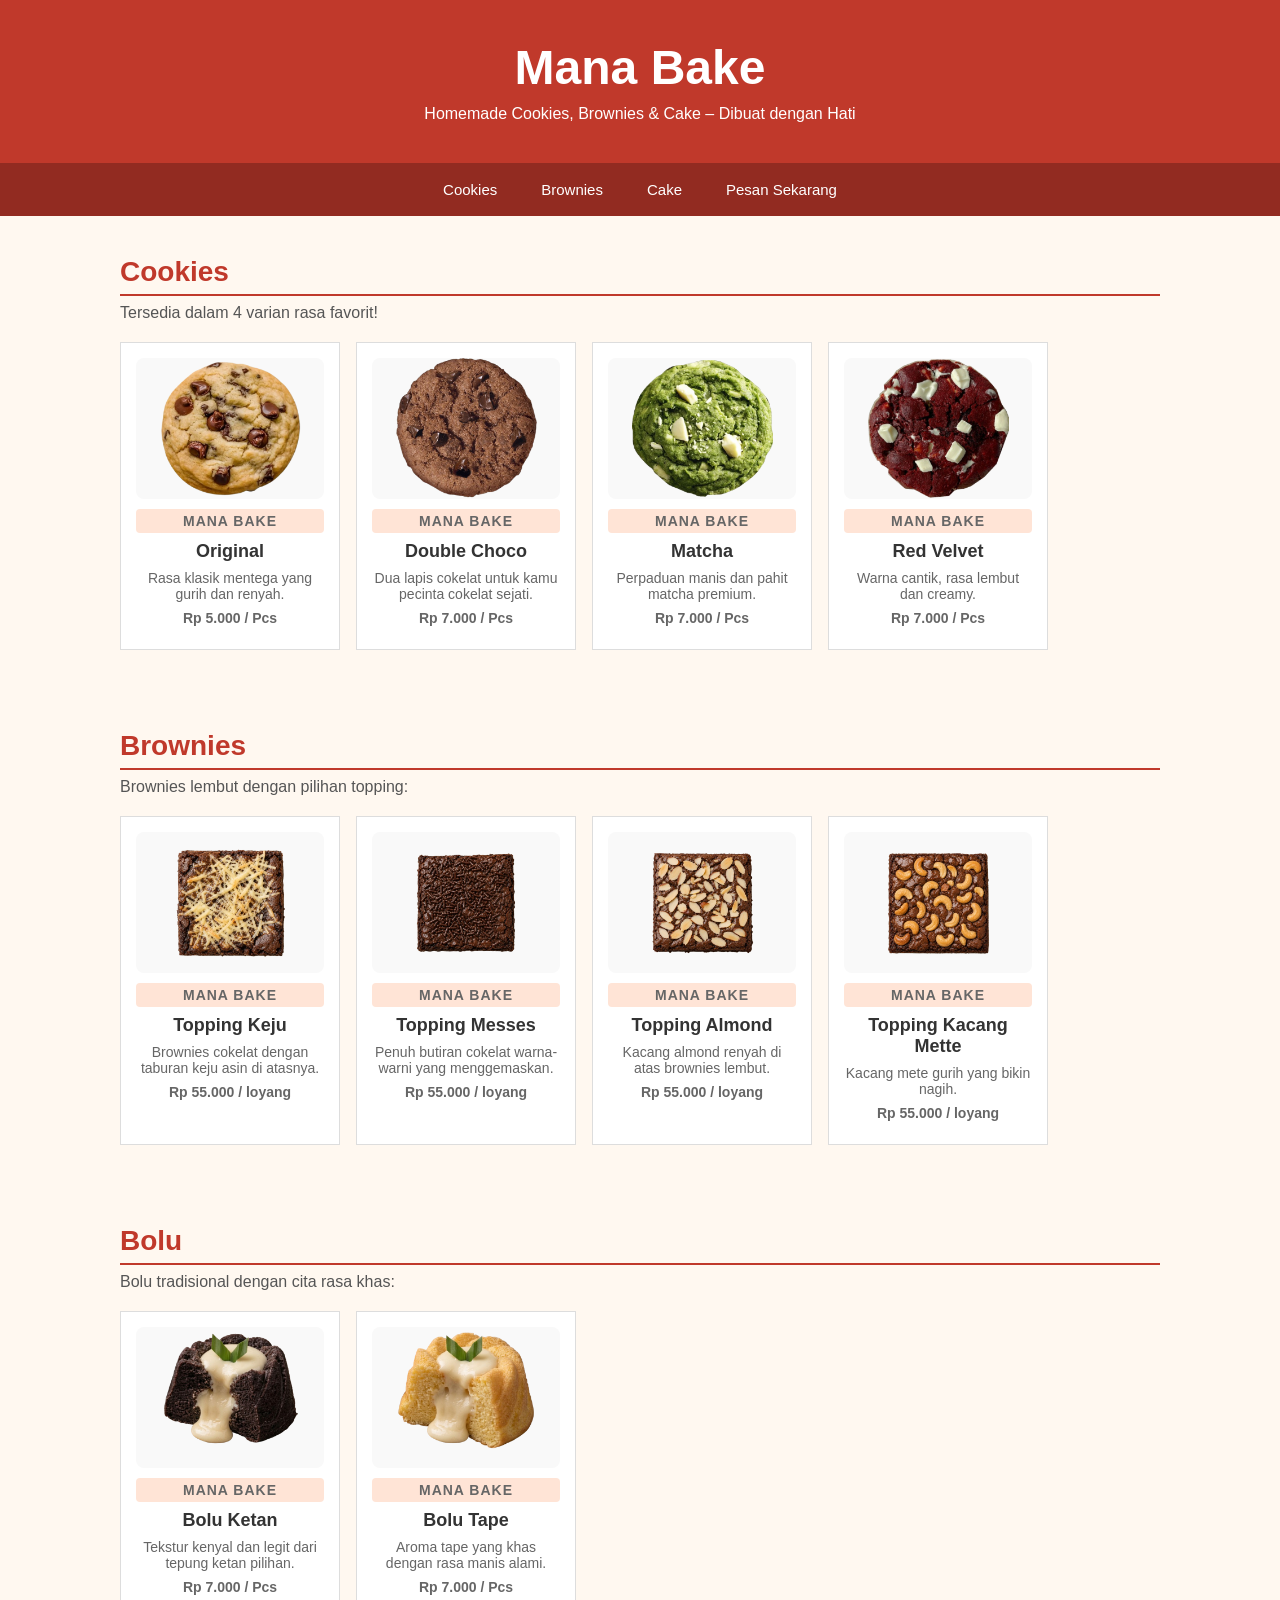
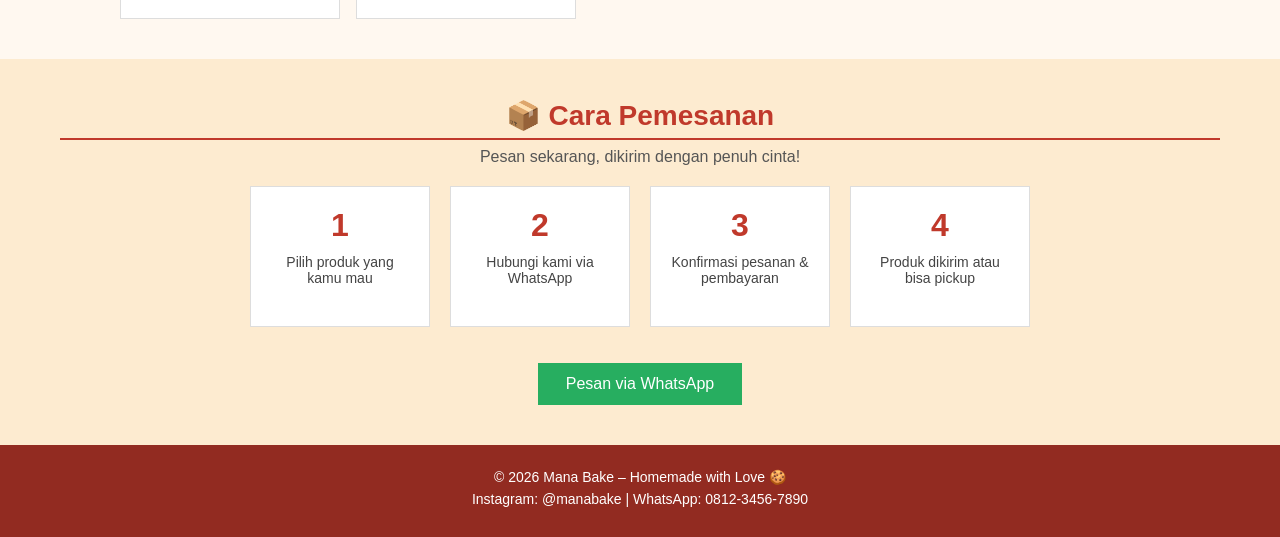
==== index.html @ 3f30baec "first commit" ====
<!DOCTYPE html>
<html lang="id">
<head>
  <meta charset="UTF-8" />
  <meta name="viewport" content="width=device-width, initial-scale=1.0"/>
  <title>Mana Bake</title>
  <link rel="stylesheet" href="style.css" />
</head>
<body>

  <!-- HEADER -->
  <div class="header">
    <h1>Mana Bake</h1>
    <p>Homemade Cookies, Brownies & Cake – Dibuat dengan Hati</p>
  </div>

  <!-- NAVBAR -->
  <div class="navbar">
    <a href="#cookies">Cookies</a>
    <a href="#brownies">Brownies</a>
    <a href="#bolu">Cake</a>
    <a href="#pesan">Pesan Sekarang</a>
  </div>

  <!-- SECTION COOKIES -->
  <div class="section" id="cookies">
    <h2>Cookies</h2>
    <p>Tersedia dalam 4 varian rasa favorit!</p>
    <div class="card-row">
      <div class="card">
        <img src="assets/cookies/ori.png" alt="Original" class="card-img">
        <p class="katalog">Mana Bake</p>
        <h3>Original</h3>
        <p>Rasa klasik mentega yang gurih dan renyah.</p>
        <p class="harga">Rp 5.000 / Pcs</p>
      </div>
      <div class="card">
        <img src="assets/cookies/choco.png" alt="Double Choco" class="card-img">
        <p class="katalog">Mana Bake</p>
        <h3>Double Choco</h3>
        <p>Dua lapis cokelat untuk kamu pecinta cokelat sejati.</p>
        <p class="harga">Rp 7.000 / Pcs</p>
      </div>
      <div class="card">
        <img src="assets/cookies/matcha.png" alt="Matcha" class="card-img">
        <p class="katalog">Mana Bake</p>
        <h3>Matcha</h3>
        <p>Perpaduan manis dan pahit matcha premium.</p>
        <p class="harga">Rp 7.000 / Pcs</p>
      </div>
      <div class="card">
        <img src="assets/cookies/red.png" alt="Red Velvet" class="card-img">
        <p class="katalog">Mana Bake</p>
        <h3>Red Velvet</h3>
        <p>Warna cantik, rasa lembut dan creamy.</p>
        <p class="harga">Rp 7.000 / Pcs</p>
      </div>
    </div>
  </div>

  <!-- SECTION BROWNIES -->
  <div class="section" id="brownies">
    <h2>Brownies</h2>
    <p>Brownies lembut dengan pilihan topping:</p>
    <div class="card-row">
      <div class="card">
        <img src="assets/brownies/keju.png" alt="Topping Keju" class="card-img">
        <p class="katalog">Mana Bake</p>
        <h3>Topping Keju</h3>
        <p>Brownies cokelat dengan taburan keju asin di atasnya.</p>
        <p class="harga">Rp 55.000 / loyang</p>
      </div>
      <div class="card">
        <img src="assets/brownies/messes.png" alt="Topping Messes" class="card-img">
        <p class="katalog">Mana Bake</p>
        <h3>Topping Messes</h3>
        <p>Penuh butiran cokelat warna-warni yang menggemaskan.</p>
        <p class="harga">Rp 55.000 / loyang</p>
      </div>
      <div class="card">
        <img src="assets/brownies/almond.png" alt="Topping Almond" class="card-img">
        <p class="katalog">Mana Bake</p>
        <h3>Topping Almond</h3>
        <p>Kacang almond renyah di atas brownies lembut.</p>
        <p class="harga">Rp 55.000 / loyang</p>
      </div>
      <div class="card">
        <img src="assets/brownies/mette.png" alt="Topping Kacang Mette" class="card-img">
        <p class="katalog">Mana Bake</p>
        <h3>Topping Kacang Mette</h3>
        <p>Kacang mete gurih yang bikin nagih.</p>
        <p class="harga">Rp 55.000 / loyang</p>
      </div>
    </div>
  </div>

  <!-- SECTION BOLU -->
  <div class="section" id="bolu">
    <h2>Bolu</h2>
    <p>Bolu tradisional dengan cita rasa khas:</p>
    <div class="card-row">
      <div class="card">
        <img src="assets/cake/bolu_ketan.png" alt="Bolu Ketan" class="card-img">
        <p class="katalog">Mana Bake</p>
        <h3>Bolu Ketan</h3>
        <p>Tekstur kenyal dan legit dari tepung ketan pilihan.</p>
        <p class="harga">Rp 7.000 / Pcs</p>
      </div>
      <div class="card">
        <img src="assets/cake/bolu_tape.png" alt="Bolu Tape" class="card-img">
        <p class="katalog">Mana Bake</p>
        <h3>Bolu Tape</h3>
        <p>Aroma tape yang khas dengan rasa manis alami.</p>
        <p class="harga">Rp 7.000 / Pcs</p>
      </div>
    </div>
  </div>

  <!-- SECTION PESAN -->
  <div class="section pesan-section" id="pesan">
    <h2>📦 Cara Pemesanan</h2>
    <p>Pesan sekarang, dikirim dengan penuh cinta!</p>
    <div class="cara-pesan">
      <div class="langkah">
        <span class="nomor">1</span>
        <p>Pilih produk yang kamu mau</p>
      </div>
      <div class="langkah">
        <span class="nomor">2</span>
        <p>Hubungi kami via WhatsApp</p>
      </div>
      <div class="langkah">
        <span class="nomor">3</span>
        <p>Konfirmasi pesanan & pembayaran</p>
      </div>
      <div class="langkah">
        <span class="nomor">4</span>
        <p>Produk dikirim atau bisa pickup</p>
      </div>
    </div>
    <a href="https://wa.me/6281234567890" class="tombol-wa">Pesan via WhatsApp</a>
  </div>

  <!-- FOOTER -->
  <div class="footer">
    <p>© 2024 Mana Bake – Homemade with Love 🍪</p>
    <p>Instagram: @manabake | WhatsApp: 0812-3456-7890</p>
  </div>

  <script src="script.js"></script>
</body>
</html>
---- style.css ----
/* style.css - Mana Bake Landing Page */

/* Reset sederhana */
* {
  margin: 0;
  padding: 0;
  box-sizing: border-box;
}

body {
  font-family: Arial, sans-serif;
  background-color: #fff8f0;
  color: #333333;
}

/* ===== HEADER ===== */
.header {
  background-color: #c0392b;
  color: white;
  text-align: center;
  padding: 40px 20px;
}

.header h1 {
  font-size: 48px;
  margin-bottom: 10px;
}

.header p {
  font-size: 16px;
}

/* ===== NAVBAR ===== */
.navbar {
  background-color: #922b21;
  display: flex;
  justify-content: center;
  padding: 12px;
  gap: 20px;
}

.navbar a {
  color: white;
  text-decoration: none;
  font-size: 15px;
  padding: 6px 12px;
}

.navbar a:hover {
  background-color: #c0392b;
}

/* ===== SECTION ===== */
.section {
  padding: 40px 30px;
  max-width: 1100px;
  margin: 0 auto;
}

.section h2 {
  font-size: 28px;
  margin-bottom: 8px;
  color: #c0392b;
  border-bottom: 2px solid #c0392b;
  padding-bottom: 6px;
}

.section p {
  margin-bottom: 20px;
  color: #555;
}

/* ===== CARD ROW ===== */
.card-row {
  display: flex;
  flex-wrap: wrap;
  gap: 16px;
}

/* ===== CARD ===== */
.card {
  background-color: white;
  border: 1px solid #ddd;
  padding: 15px;
  width: 220px;
  text-align: center;
  transition: transform 0.3s ease, box-shadow 0.3s ease;
  display: flex;
  flex-direction: column;
}

.card:hover {
  transform: translateY(-5px);
  box-shadow: 0 4px 12px rgba(0,0,0,0.1);
}

.card-img {
  width: 100%;
  aspect-ratio: 4 / 3;
  object-fit: contain;
  background-color: #f9f9f9;
  margin-bottom: 10px;
  border-radius: 8px;
  flex-shrink: 0;
}

.katalog {
  font-size: 12px;
  color: #c0392b;
  font-weight: bold;
  text-transform: uppercase;
  letter-spacing: 1px;
  margin-bottom: 8px !important;
  background-color: #ffe4d6;
  padding: 4px 8px;
  border-radius: 4px;
  display: inline-block;
}

.card h3 {
  font-size: 18px;
  margin-bottom: 8px;
  color: #333;
}

.card p {
  font-size: 14px;
  color: #666;
  margin-bottom: 8px;
}

.harga {
  font-weight: bold;
  color: #c0392b;
  font-size: 15px;
}

/* ===== SECTION PESAN ===== */
.pesan-section {
  background-color: #fdebd0;
  max-width: 100%;
  padding: 40px 60px;
  text-align: center;
}

.cara-pesan {
  display: flex;
  justify-content: center;
  flex-wrap: wrap;
  gap: 20px;
  margin: 20px 0;
}

.langkah {
  background-color: white;
  border: 1px solid #ddd;
  padding: 20px;
  width: 180px;
  text-align: center;
}

.nomor {
  display: block;
  font-size: 32px;
  font-weight: bold;
  color: #c0392b;
  margin-bottom: 10px;
}

.langkah p {
  font-size: 14px;
  color: #444;
}

/* ===== TOMBOL WA ===== */
.tombol-wa {
  display: inline-block;
  background-color: #27ae60;
  color: white;
  padding: 12px 28px;
  text-decoration: none;
  font-size: 16px;
  margin-top: 16px;
}

.tombol-wa:hover {
  background-color: #1e8449;
}

/* ===== FOOTER ===== */
.footer {
  background-color: #922b21;
  color: white;
  text-align: center;
  padding: 24px;
}

.footer p {
  margin-bottom: 6px;
  font-size: 14px;
}

/* ===== RESPONSIVE ===== */
/* Tablet */
@media (max-width: 768px) {
  .section {
    padding: 30px 20px;
  }

  .card-row {
    gap: 12px;
  }

  .card {
    width: calc(50% - 6px);
    padding: 12px;
  }

  .card-img {
    aspect-ratio: 4 / 3;
  }

  .card h3 {
    font-size: 16px;
  }

  .card p {
    font-size: 13px;
  }

  .pesan-section {
    padding: 30px 20px;
  }
}

/* Mobile */
@media (max-width: 600px) {
  .navbar {
    flex-direction: column;
    align-items: center;
    padding: 8px;
    gap: 8px;
  }

  .navbar a {
    width: 100%;
    padding: 8px 12px;
    font-size: 14px;
  }

  .section {
    padding: 20px 15px;
    max-width: 100%;
  }

  .section h2 {
    font-size: 22px;
  }

  .card-row {
    gap: 10px;
  }

  .card {
    width: 100%;
    padding: 12px;
  }

  .card-img {
    margin-bottom: 8px;
    aspect-ratio: 4 / 3;
  }

  .card h3 {
    font-size: 15px;
    margin-bottom: 6px;
  }

  .card p {
    font-size: 12px;
    margin-bottom: 6px;
  }

  .harga {
    font-size: 13px;
  }

  .katalog {
    font-size: 11px;
    padding: 3px 6px;
  }

  .langkah {
    width: 100%;
    padding: 15px;
  }

  .nomor {
    font-size: 28px;
  }

  .langkah p {
    font-size: 13px;
  }

  .header h1 {
    font-size: 32px;
  }

  .header p {
    font-size: 14px;
  }

  .pesan-section {
    padding: 20px 15px;
  }

  .tombol-wa {
    padding: 10px 20px;
    font-size: 14px;
  }
}
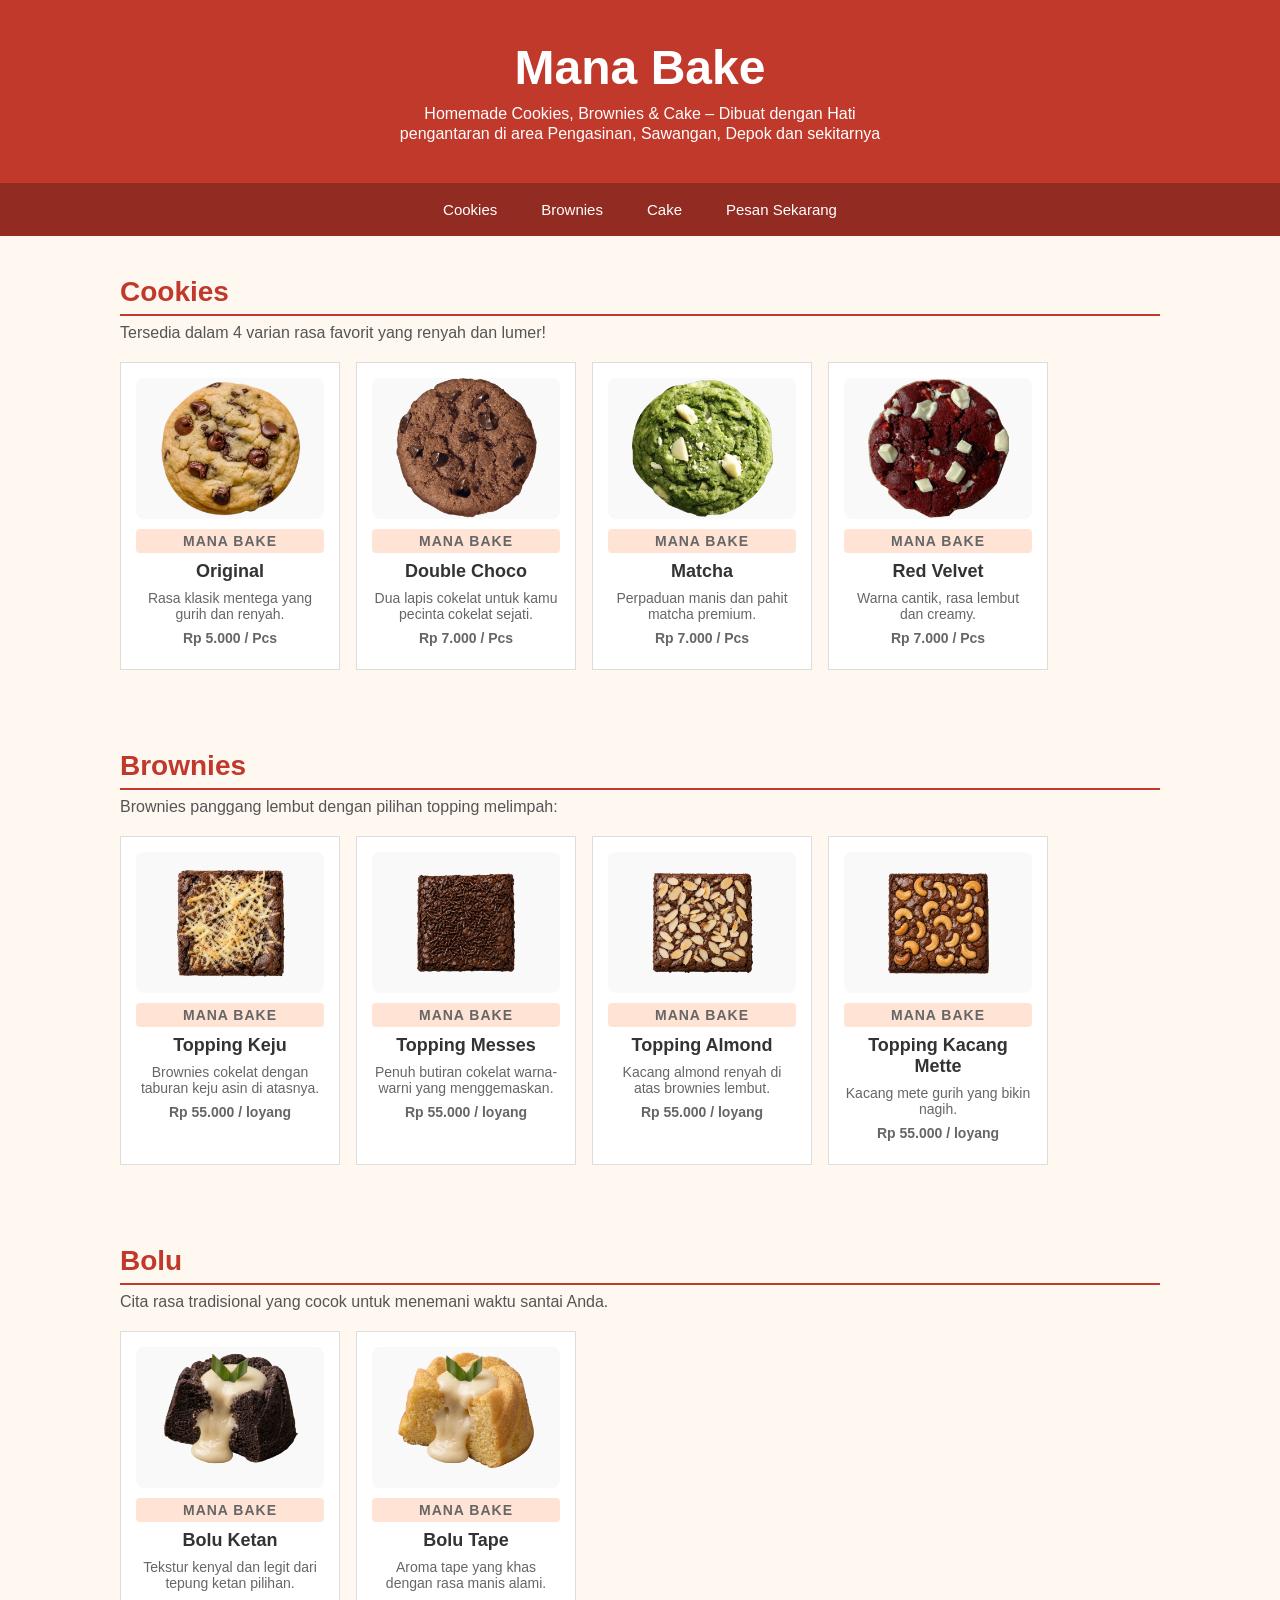
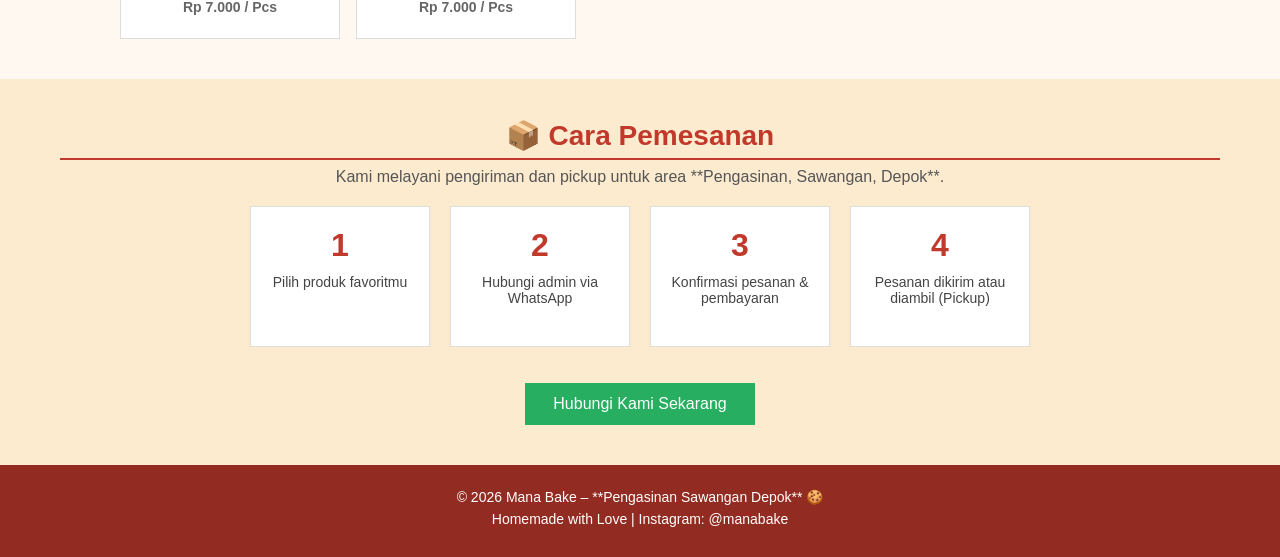
==== commit ee2355f2: "seo friendly" ====
--- a/index.html
+++ b/index.html
@@ -3,18 +3,21 @@
 <head>
   <meta charset="UTF-8" />
   <meta name="viewport" content="width=device-width, initial-scale=1.0"/>
-  <title>Mana Bake</title>
+  
+  <title>Mana Bake | Homemade Cookies & Brownies di Sawangan Depok</title>
+  <meta name="description" content="Nikmati kelezatan cookies, brownies, dan bolu homemade dari Mana Bake. Dibuat fresh setiap hari, siap antar untuk area Pengasinan, Sawangan, dan sekitarnya.">
+  
   <link rel="stylesheet" href="style.css" />
 </head>
 <body>
 
-  <!-- HEADER -->
   <div class="header">
     <h1>Mana Bake</h1>
     <p>Homemade Cookies, Brownies & Cake – Dibuat dengan Hati</p>
+
+    <p style="margin-top: 2px;">pengantaran di area Pengasinan, Sawangan, Depok dan sekitarnya</p>
   </div>
 
-  <!-- NAVBAR -->
   <div class="navbar">
     <a href="#cookies">Cookies</a>
     <a href="#brownies">Brownies</a>
@@ -22,34 +25,33 @@
     <a href="#pesan">Pesan Sekarang</a>
   </div>
 
-  <!-- SECTION COOKIES -->
   <div class="section" id="cookies">
     <h2>Cookies</h2>
-    <p>Tersedia dalam 4 varian rasa favorit!</p>
+    <p>Tersedia dalam 4 varian rasa favorit yang renyah dan lumer!</p>
     <div class="card-row">
       <div class="card">
-        <img src="assets/cookies/ori.png" alt="Original" class="card-img">
+        <img src="assets/cookies/ori.png" alt="Mana Bake Original Cookies" class="card-img">
         <p class="katalog">Mana Bake</p>
         <h3>Original</h3>
         <p>Rasa klasik mentega yang gurih dan renyah.</p>
         <p class="harga">Rp 5.000 / Pcs</p>
       </div>
       <div class="card">
-        <img src="assets/cookies/choco.png" alt="Double Choco" class="card-img">
+        <img src="assets/cookies/choco.png" alt="Mana Bake Double Choco Cookies" class="card-img">
         <p class="katalog">Mana Bake</p>
         <h3>Double Choco</h3>
         <p>Dua lapis cokelat untuk kamu pecinta cokelat sejati.</p>
         <p class="harga">Rp 7.000 / Pcs</p>
       </div>
       <div class="card">
-        <img src="assets/cookies/matcha.png" alt="Matcha" class="card-img">
+        <img src="assets/cookies/matcha.png" alt="Mana Bake Matcha Cookies" class="card-img">
         <p class="katalog">Mana Bake</p>
         <h3>Matcha</h3>
         <p>Perpaduan manis dan pahit matcha premium.</p>
         <p class="harga">Rp 7.000 / Pcs</p>
       </div>
       <div class="card">
-        <img src="assets/cookies/red.png" alt="Red Velvet" class="card-img">
+        <img src="assets/cookies/red.png" alt="Mana Bake Red Velvet Cookies" class="card-img">
         <p class="katalog">Mana Bake</p>
         <h3>Red Velvet</h3>
         <p>Warna cantik, rasa lembut dan creamy.</p>
@@ -58,34 +60,33 @@
     </div>
   </div>
 
-  <!-- SECTION BROWNIES -->
   <div class="section" id="brownies">
     <h2>Brownies</h2>
-    <p>Brownies lembut dengan pilihan topping:</p>
+    <p>Brownies panggang lembut dengan pilihan topping melimpah:</p>
     <div class="card-row">
       <div class="card">
-        <img src="assets/brownies/keju.png" alt="Topping Keju" class="card-img">
+        <img src="assets/brownies/keju.png" alt="Brownies Topping Keju" class="card-img">
         <p class="katalog">Mana Bake</p>
         <h3>Topping Keju</h3>
         <p>Brownies cokelat dengan taburan keju asin di atasnya.</p>
         <p class="harga">Rp 55.000 / loyang</p>
       </div>
       <div class="card">
-        <img src="assets/brownies/messes.png" alt="Topping Messes" class="card-img">
+        <img src="assets/brownies/messes.png" alt="Brownies Topping Messes" class="card-img">
         <p class="katalog">Mana Bake</p>
         <h3>Topping Messes</h3>
         <p>Penuh butiran cokelat warna-warni yang menggemaskan.</p>
         <p class="harga">Rp 55.000 / loyang</p>
       </div>
       <div class="card">
-        <img src="assets/brownies/almond.png" alt="Topping Almond" class="card-img">
+        <img src="assets/brownies/almond.png" alt="Brownies Topping Almond" class="card-img">
         <p class="katalog">Mana Bake</p>
         <h3>Topping Almond</h3>
         <p>Kacang almond renyah di atas brownies lembut.</p>
         <p class="harga">Rp 55.000 / loyang</p>
       </div>
       <div class="card">
-        <img src="assets/brownies/mette.png" alt="Topping Kacang Mette" class="card-img">
+        <img src="assets/brownies/mette.png" alt="Brownies Topping Kacang Mette" class="card-img">
         <p class="katalog">Mana Bake</p>
         <h3>Topping Kacang Mette</h3>
         <p>Kacang mete gurih yang bikin nagih.</p>
@@ -94,20 +95,19 @@
     </div>
   </div>
 
-  <!-- SECTION BOLU -->
   <div class="section" id="bolu">
     <h2>Bolu</h2>
-    <p>Bolu tradisional dengan cita rasa khas:</p>
+    <p>Cita rasa tradisional yang cocok untuk menemani waktu santai Anda.</p>
     <div class="card-row">
       <div class="card">
-        <img src="assets/cake/bolu_ketan.png" alt="Bolu Ketan" class="card-img">
+        <img src="assets/cake/bolu_ketan.png" alt="Bolu Ketan Legit" class="card-img">
         <p class="katalog">Mana Bake</p>
         <h3>Bolu Ketan</h3>
         <p>Tekstur kenyal dan legit dari tepung ketan pilihan.</p>
         <p class="harga">Rp 7.000 / Pcs</p>
       </div>
       <div class="card">
-        <img src="assets/cake/bolu_tape.png" alt="Bolu Tape" class="card-img">
+        <img src="assets/cake/bolu_tape.png" alt="Bolu Tape Lembut" class="card-img">
         <p class="katalog">Mana Bake</p>
         <h3>Bolu Tape</h3>
         <p>Aroma tape yang khas dengan rasa manis alami.</p>
@@ -116,18 +116,17 @@
     </div>
   </div>
 
-  <!-- SECTION PESAN -->
   <div class="section pesan-section" id="pesan">
     <h2>📦 Cara Pemesanan</h2>
-    <p>Pesan sekarang, dikirim dengan penuh cinta!</p>
+    <p>Kami melayani pengiriman dan pickup untuk area **Pengasinan, Sawangan, Depok**.</p>
     <div class="cara-pesan">
       <div class="langkah">
         <span class="nomor">1</span>
-        <p>Pilih produk yang kamu mau</p>
+        <p>Pilih produk favoritmu</p>
       </div>
       <div class="langkah">
         <span class="nomor">2</span>
-        <p>Hubungi kami via WhatsApp</p>
+        <p>Hubungi admin via WhatsApp</p>
       </div>
       <div class="langkah">
         <span class="nomor">3</span>
@@ -135,18 +134,17 @@
       </div>
       <div class="langkah">
         <span class="nomor">4</span>
-        <p>Produk dikirim atau bisa pickup</p>
+        <p>Pesanan dikirim atau diambil (Pickup)</p>
       </div>
     </div>
-    <a href="https://wa.me/6281234567890" class="tombol-wa">Pesan via WhatsApp</a>
+    <a href="https://wa.me/6281234567890" class="tombol-wa">Hubungi Kami Sekarang</a>
   </div>
 
-  <!-- FOOTER -->
   <div class="footer">
-    <p>© 2024 Mana Bake – Homemade with Love 🍪</p>
-    <p>Instagram: @manabake | WhatsApp: 0812-3456-7890</p>
+    <p>© 2024 Mana Bake – **Pengasinan Sawangan Depok** 🍪</p>
+    <p>Homemade with Love | Instagram: @manabake</p>
   </div>
 
   <script src="script.js"></script>
 </body>
-</html>
+</html>
